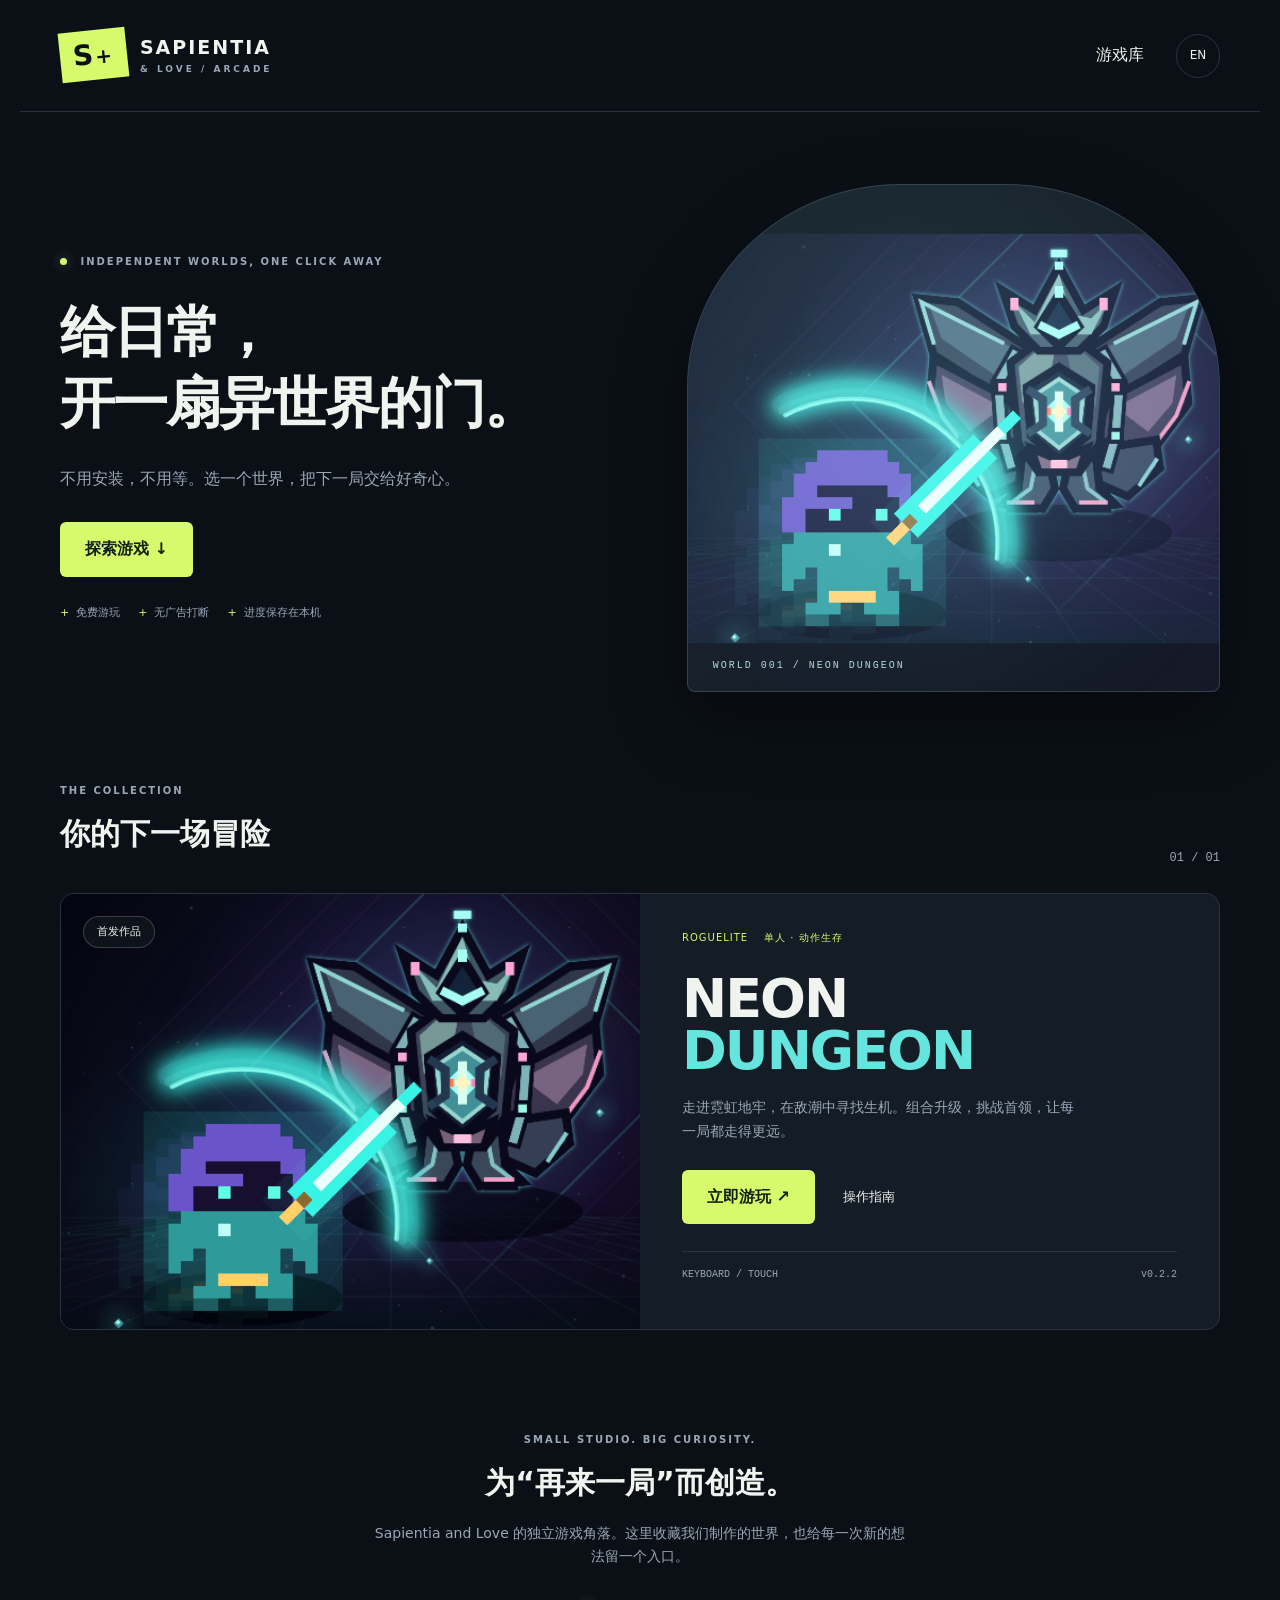
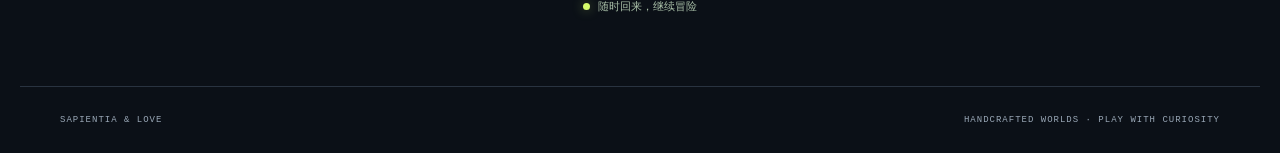
==== index.html @ 37bb1425 "Publish Sapientia Arcade and Neon Dungeon web release" ====
<!doctype html><html lang="zh-CN"><head><meta charset="utf-8"><meta name="viewport" content="width=device-width,initial-scale=1"><meta name="theme-color" content="#0b1017"><title>Sapientia Arcade · 即刻开玩</title><link rel="stylesheet" href="./style.css"></head><body>
<header><a class="brand" href="#"><span class="mark">S<span>+</span></span><span>SAPIENTIA<span class="subbrand">& LOVE / ARCADE</span></span></a><nav><a href="#library" data-i="games">游戏库</a><button id="lang">EN</button></nav></header>
<main id="home"><section class="hero"><div class="hero-copy"><div class="eyebrow"><span class="dot"></span> INDEPENDENT WORLDS, ONE CLICK AWAY</div><h1 data-i="headline">给日常，<br>开一扇异世界的门。</h1><p class="intro" data-i="intro">不用安装，不用等。选一个世界，把下一局交给好奇心。</p><a class="primary" href="#library" data-i="explore">探索游戏 ↓</a><div class="small-features"><span data-i="free">免费游玩</span><span data-i="noads">无广告打断</span><span data-i="local">进度保存在本机</span></div></div><div class="hero-art"><div class="orb"></div><img src="./assets/neon.jpg" alt="NEON DUNGEON 像素英雄与机械守卫"><span class="art-label">WORLD 001 / NEON DUNGEON</span><span class="art-corner">✦</span></div></section>
<section id="library"><div class="section-head"><div><span class="eyebrow">THE COLLECTION</span><h2 data-i="collection">你的下一场冒险</h2></div><span class="count">01 / 01</span></div><article class="game-card"><div class="game-cover"><img src="./assets/neon.jpg" alt="NEON DUNGEON"><span class="badge" data-i="featured">首发作品</span></div><div class="game-info"><div class="tags"><span>ROGUELITE</span><span data-i="single">单人 · 动作生存</span></div><h3>NEON<br><span>DUNGEON</span></h3><p data-i="desc">走进霓虹地牢，在敌潮中寻找生机。组合升级，挑战首领，让每一局都走得更远。</p><div class="play-row"><button class="primary" id="play" data-i="play">立即游玩 ↗</button><button class="text-btn" id="help" data-i="controls">操作指南</button></div><div class="game-meta"><span>KEYBOARD / TOUCH</span><span>v0.2.2</span></div></div></article></section>
<section class="studio"><span class="eyebrow">SMALL STUDIO. BIG CURIOSITY.</span><h2 data-i="studio">为“再来一局”而创造。</h2><p data-i="studioDesc">Sapientia and Love 的独立游戏角落。这里收藏我们制作的世界，也给每一次新的想法留一个入口。</p><div class="cache-row"><span class="dot"></span><span id="cacheStatus" role="status">首次打开后，为下次冒险保存资源</span></div></section></main>
<section id="player" hidden><div class="player-bar"><button id="back" data-i="back">← 返回游戏库</button><strong>NEON DUNGEON</strong><button id="full" data-i="full">全屏 ↗</button></div><div id="gameMount"></div><p class="player-hint" data-i="hint">WASD / 方向键移动 · P 暂停 · M 静音 · 手机使用屏幕摇杆</p></section>
<footer><span>SAPIENTIA & LOVE</span><span>HANDCRAFTED WORLDS · PLAY WITH CURIOSITY</span></footer>
<dialog id="helpDialog"><button class="close" id="closeHelp" aria-label="关闭">×</button><span class="eyebrow">HOW TO PLAY</span><h2 data-i="controls">操作指南</h2><p data-i="instructions">电脑使用 WASD 或方向键移动；P 暂停，M 切换静音。手机使用屏幕上的虚拟摇杆。击败敌人、收集经验，选择升级并挑战下一波。</p><button class="primary" id="helpPlay" data-i="play">立即游玩 ↗</button></dialog>
<div id="updateBanner" hidden role="status"><span data-i="update">新版已准备好，回到游戏库后即可更新。</span><button id="update" data-i="updateBtn">更新</button></div><script src="./app.js" defer></script></body></html>
---- style.css ----
:root{color-scheme:dark;--bg:#0b1017;--panel:#141c26;--text:#f0f3ee;--muted:#99a7b6;--lime:#d5fa6b;--line:#293340}*{box-sizing:border-box}html{scroll-behavior:smooth;scroll-padding-top:40px}body{margin:0;background:var(--bg);color:var(--text);font:16px/1.65 system-ui,-apple-system,'Segoe UI',sans-serif}button,a{-webkit-tap-highlight-color:transparent}button{font:inherit;cursor:pointer}a{color:inherit;text-decoration:none}button:focus-visible,a:focus-visible{outline:3px solid #6eeee5;outline-offset:5px}header,main,footer{max-width:1240px;margin:auto}header{height:112px;display:flex;align-items:center;justify-content:space-between;padding:0 40px;border-bottom:1px solid var(--line)}.brand{display:flex;gap:13px;align-items:center;font-weight:850;letter-spacing:2px;font-size:19px;line-height:1.3}.mark{background:var(--lime);color:var(--bg);padding:7px 13px;font-size:28px;transform:rotate(-6deg)}.mark span{font-size:20px}.subbrand{display:block;font-size:9px;letter-spacing:3px;color:var(--muted);margin-top:4px}nav{display:flex;gap:32px;align-items:center}nav button{background:none;border:1px solid var(--line);border-radius:50%;width:44px;height:44px;color:var(--text);font-size:12px}main{padding:0 40px}.hero{min-height:600px;display:grid;grid-template-columns:1.1fr 1fr;gap:40px;align-items:center;padding:72px 0}.eyebrow{font-size:10px;font-weight:700;letter-spacing:2px;color:var(--muted)}.dot{display:inline-block;width:7px;height:7px;background:var(--lime);border-radius:50%;margin-right:8px;box-shadow:0 0 12px #d5fa6b66}h1{font-size:clamp(35px,4.3vw,58px);line-height:1.3;letter-spacing:-2px;margin:26px 0}p{color:var(--muted)}.intro{font-size:16px;max-width:420px;margin-bottom:30px}.primary{display:inline-flex;align-items:center;justify-content:center;background:var(--lime);color:#152014;border:0;border-radius:6px;padding:14px 25px;font-weight:800;transition:transform .2s,background .2s}.primary:hover{background:#e7ff9f;transform:translateY(-2px)}.small-features{display:flex;flex-wrap:wrap;gap:18px;font-size:11px;color:var(--muted);margin-top:27px}.small-features span:before{content:'+';color:var(--lime);margin-right:7px}.hero-art{position:relative;aspect-ratio:1.05;display:grid;place-items:center;background:linear-gradient(145deg,#1d2b32,#141827);border:1px solid #33434c;overflow:hidden;border-radius:40% 40% 8px 8px;box-shadow:0 25px 70px #0006}.hero-art img{width:95%;mix-blend-mode:screen;image-rendering:auto;transform:scale(1.08)}.orb{position:absolute;width:300px;height:300px;border-radius:50%;background:#50debe;filter:blur(100px);opacity:.15}.art-label{position:absolute;bottom:20px;left:25px;font:10px monospace;letter-spacing:2px;color:#b4d9db}.art-corner{position:absolute;right:22px;top:28px;font-size:38px;color:var(--lime)}.section-head{display:flex;align-items:end;justify-content:space-between;margin:12px 0 28px}h2{font-size:30px;line-height:1.3;margin:12px 0}.count{color:var(--muted);font:12px monospace}.game-card{display:grid;grid-template-columns:1fr 1fr;background:var(--panel);border:1px solid var(--line);border-radius:14px;overflow:hidden}.game-cover{position:relative;min-height:420px;background:#0a0b16;display:grid;place-items:center;overflow:hidden}.game-cover img{width:100%;height:100%;object-fit:cover}.badge{position:absolute;left:22px;top:22px;background:#10161ddb;border:1px solid #ffffff30;border-radius:30px;padding:6px 13px;font-size:11px}.game-info{padding:36px 42px}.tags{display:flex;gap:16px;font-size:10px;letter-spacing:1px;color:var(--lime)}h3{font-size:54px;line-height:.96;letter-spacing:-2px;margin:26px 0 20px;font-weight:900}h3 span{color:#65e5dd}.game-info p{font-size:14px;max-width:400px}.play-row{display:flex;gap:22px;align-items:center;margin:27px 0}.text-btn{color:var(--text);background:none;border:0;font-size:13px}.game-meta{border-top:1px solid var(--line);display:flex;justify-content:space-between;padding-top:17px;font:10px monospace;color:var(--muted)}.studio{text-align:center;padding:95px 15px 70px}.studio p{max-width:540px;margin:20px auto;font-size:14px}.cache-row{font-size:11px;color:#a6bca5;margin-top:30px}footer{border-top:1px solid var(--line);padding:28px 40px;display:flex;justify-content:space-between;gap:20px;font:9px monospace;letter-spacing:1px;color:var(--muted)}[hidden]{display:none!important}#player{padding:20px;max-width:1440px;margin:auto}.player-bar{display:flex;justify-content:space-between;align-items:center;gap:15px;margin-bottom:15px}.player-bar button{border:1px solid var(--line);background:var(--panel);color:var(--text);padding:8px 15px;border-radius:6px;font-size:13px}.player-bar strong{font-size:13px;letter-spacing:2px}#gameMount{height:min(78vh,900px);min-height:420px;background:#05070b;border-radius:10px;overflow:hidden;border:1px solid var(--line)}#gameMount iframe{border:0;width:100%;height:100%;display:block}#gameMount:fullscreen{height:100vh;border:0;border-radius:0}.player-hint{text-align:center;font-size:12px}dialog{background:var(--panel);color:var(--text);border:1px solid var(--line);border-radius:14px;padding:38px;max-width:480px;width:90%}dialog::backdrop{background:#000b}dialog p{font-size:15px}.close{position:absolute;right:14px;top:9px;background:none;color:var(--text);border:0;font-size:27px}#updateBanner{position:fixed;bottom:20px;left:50%;transform:translateX(-50%);background:var(--panel);border:1px solid var(--lime);padding:12px 20px;border-radius:8px;display:flex;gap:18px;align-items:center;box-shadow:0 10px 30px #0008;font-size:13px;z-index:20;max-width:95vw}#updateBanner button{background:var(--lime);border:0;border-radius:4px;padding:8px 12px;white-space:nowrap}#updateBanner button:disabled{opacity:.4}@media(max-width:760px){header{height:88px;padding:0 22px}.brand{font-size:15px}nav{gap:15px}main{padding:0 22px}.hero{grid-template-columns:1fr;gap:32px;padding:44px 0;min-height:0}.hero-art{max-width:470px;width:100%;margin:auto;aspect-ratio:1.35;border-radius:40% 40% 8px 8px}.hero-copy h1{font-size:40px}.eyebrow{font-size:9px}.game-card{grid-template-columns:1fr}.game-cover{min-height:0;aspect-ratio:4/3}.game-info{padding:28px}.game-info h3{font-size:47px}.studio{padding:65px 0 45px}footer{padding:25px 22px;flex-direction:column;gap:7px}#player{padding:10px}.player-bar strong{display:none}.player-bar button{font-size:12px}#gameMount{height:76vh;min-height:400px}.section-head h2{font-size:25px}}
@media(prefers-reduced-motion:reduce){html{scroll-behavior:auto}*{transition:none!important}}
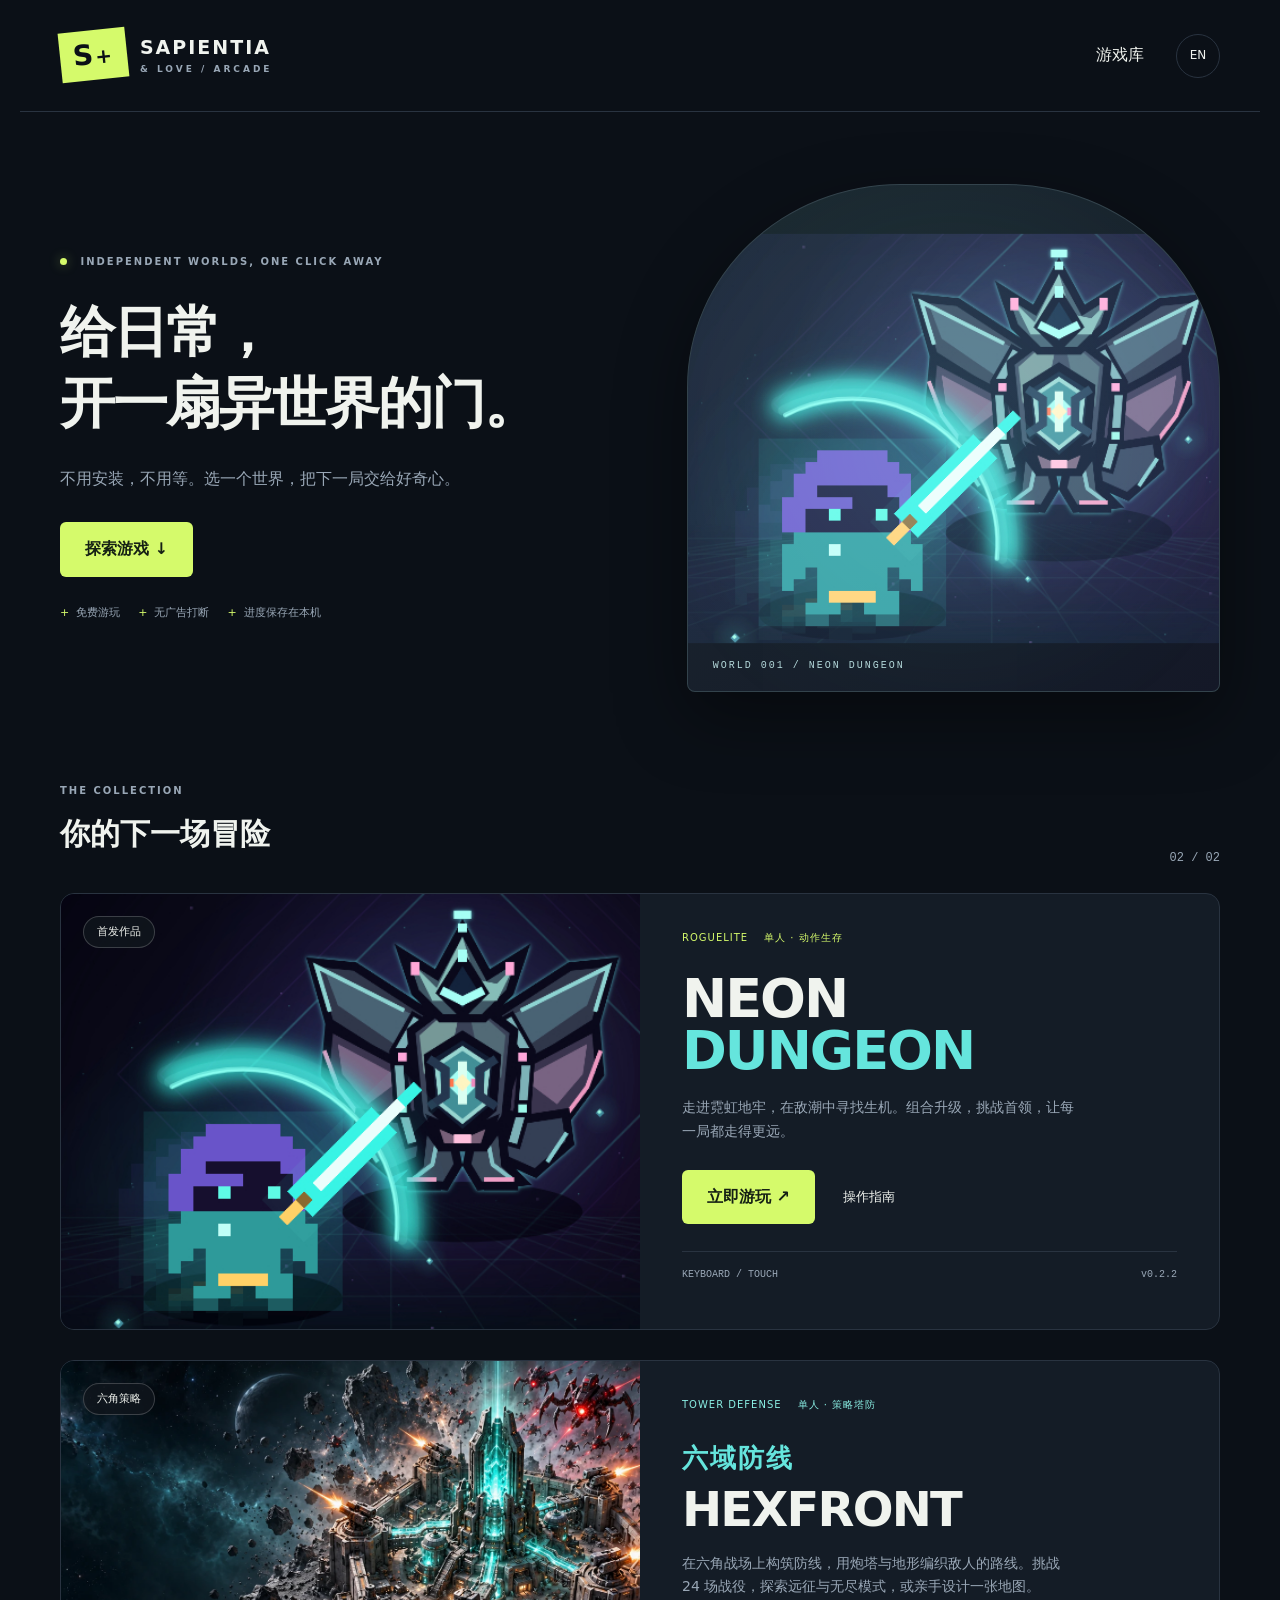
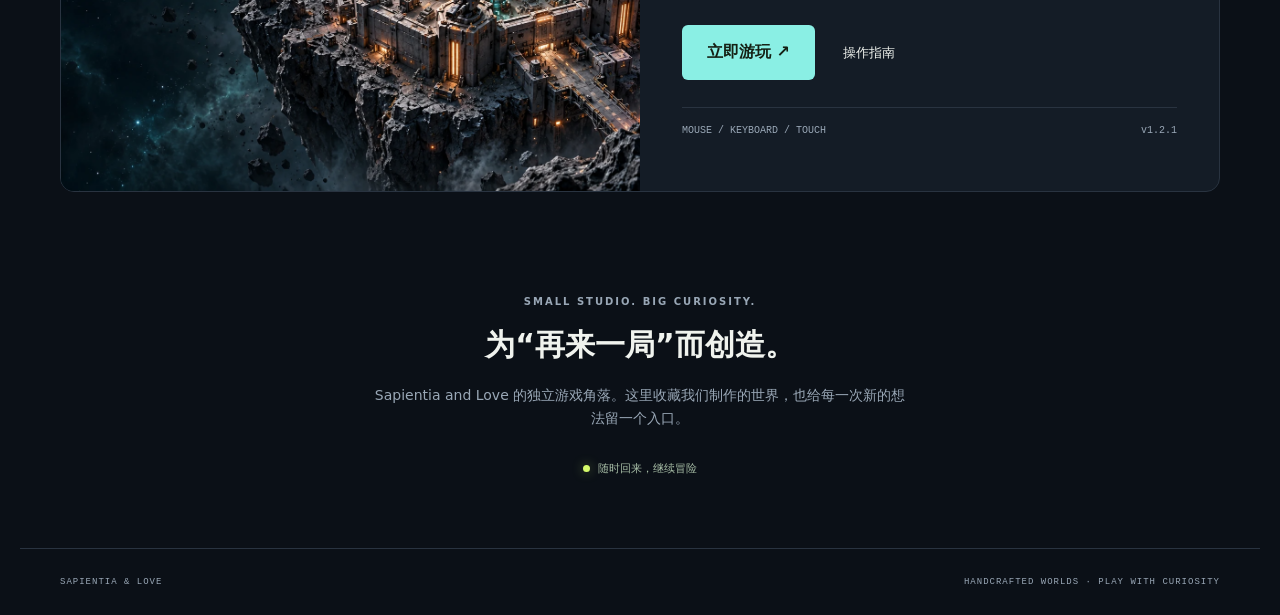
==== commit 21b1a2a9: "Add optimized Hexfront 1.2.1 and multi-game portal with lazy caching" ====
--- a/index.html
+++ b/index.html
@@ -1,9 +1,72 @@
-<!doctype html><html lang="zh-CN"><head><meta charset="utf-8"><meta name="viewport" content="width=device-width,initial-scale=1"><meta name="theme-color" content="#0b1017"><title>Sapientia Arcade · 即刻开玩</title><link rel="stylesheet" href="./style.css"></head><body>
-<header><a class="brand" href="#"><span class="mark">S<span>+</span></span><span>SAPIENTIA<span class="subbrand">& LOVE / ARCADE</span></span></a><nav><a href="#library" data-i="games">游戏库</a><button id="lang">EN</button></nav></header>
-<main id="home"><section class="hero"><div class="hero-copy"><div class="eyebrow"><span class="dot"></span> INDEPENDENT WORLDS, ONE CLICK AWAY</div><h1 data-i="headline">给日常，<br>开一扇异世界的门。</h1><p class="intro" data-i="intro">不用安装，不用等。选一个世界，把下一局交给好奇心。</p><a class="primary" href="#library" data-i="explore">探索游戏 ↓</a><div class="small-features"><span data-i="free">免费游玩</span><span data-i="noads">无广告打断</span><span data-i="local">进度保存在本机</span></div></div><div class="hero-art"><div class="orb"></div><img src="./assets/neon.jpg" alt="NEON DUNGEON 像素英雄与机械守卫"><span class="art-label">WORLD 001 / NEON DUNGEON</span><span class="art-corner">✦</span></div></section>
-<section id="library"><div class="section-head"><div><span class="eyebrow">THE COLLECTION</span><h2 data-i="collection">你的下一场冒险</h2></div><span class="count">01 / 01</span></div><article class="game-card"><div class="game-cover"><img src="./assets/neon.jpg" alt="NEON DUNGEON"><span class="badge" data-i="featured">首发作品</span></div><div class="game-info"><div class="tags"><span>ROGUELITE</span><span data-i="single">单人 · 动作生存</span></div><h3>NEON<br><span>DUNGEON</span></h3><p data-i="desc">走进霓虹地牢，在敌潮中寻找生机。组合升级，挑战首领，让每一局都走得更远。</p><div class="play-row"><button class="primary" id="play" data-i="play">立即游玩 ↗</button><button class="text-btn" id="help" data-i="controls">操作指南</button></div><div class="game-meta"><span>KEYBOARD / TOUCH</span><span>v0.2.2</span></div></div></article></section>
-<section class="studio"><span class="eyebrow">SMALL STUDIO. BIG CURIOSITY.</span><h2 data-i="studio">为“再来一局”而创造。</h2><p data-i="studioDesc">Sapientia and Love 的独立游戏角落。这里收藏我们制作的世界，也给每一次新的想法留一个入口。</p><div class="cache-row"><span class="dot"></span><span id="cacheStatus" role="status">首次打开后，为下次冒险保存资源</span></div></section></main>
-<section id="player" hidden><div class="player-bar"><button id="back" data-i="back">← 返回游戏库</button><strong>NEON DUNGEON</strong><button id="full" data-i="full">全屏 ↗</button></div><div id="gameMount"></div><p class="player-hint" data-i="hint">WASD / 方向键移动 · P 暂停 · M 静音 · 手机使用屏幕摇杆</p></section>
+<!doctype html>
+<html lang="zh-CN">
+<head>
+  <meta charset="utf-8">
+  <meta name="viewport" content="width=device-width,initial-scale=1,viewport-fit=cover">
+  <meta name="theme-color" content="#0b1017">
+  <meta name="description" content="Sapientia and Love 的独立游戏角落。即刻游玩 NEON DUNGEON 与六域防线 HEXFRONT。">
+  <title>Sapientia Arcade · 即刻开玩</title>
+  <link rel="stylesheet" href="./style.css">
+  <script src="./assets/catalog.js" defer></script>
+  <script src="./app.js" defer></script>
+</head>
+<body>
+<a class="skip-link" href="#library" data-i="skip">跳到游戏库</a>
+<header>
+  <a class="brand" href="#library" data-library-link><span class="mark">S<span>+</span></span><span>SAPIENTIA<span class="subbrand">& LOVE / ARCADE</span></span></a>
+  <nav aria-label="主导航"><a href="#library" data-library-link data-i="games">游戏库</a><button id="lang" type="button" aria-label="Switch to English">EN</button></nav>
+</header>
+<main id="home">
+  <section class="hero">
+    <div class="hero-copy">
+      <div class="eyebrow"><span class="dot"></span> INDEPENDENT WORLDS, ONE CLICK AWAY</div>
+      <h1 data-i="headline">给日常，<br>开一扇异世界的门。</h1>
+      <p class="intro" data-i="intro">不用安装，不用等。选一个世界，把下一局交给好奇心。</p>
+      <a class="primary" href="#library" data-i="explore">探索游戏 ↓</a>
+      <div class="small-features"><span data-i="free">免费游玩</span><span data-i="noads">无广告打断</span><span data-i="local">进度保存在本机</span></div>
+    </div>
+    <div class="hero-art"><div class="orb"></div><img src="./assets/neon.jpg" alt="NEON DUNGEON" width="512" height="384" fetchpriority="high"><span class="art-label">WORLD 001 / NEON DUNGEON</span><span class="art-corner" aria-hidden="true">✦</span></div>
+  </section>
+  <section id="library" tabindex="-1" aria-labelledby="collectionTitle">
+    <div class="section-head"><div><span class="eyebrow">THE COLLECTION</span><h2 id="collectionTitle" data-i="collection">你的下一场冒险</h2></div><span class="count" id="gameCount">02 / 02</span></div>
+    <div class="game-list">
+      <article class="game-card" data-game="neon-dungeon" aria-labelledby="neonTitle">
+        <div class="game-cover"><img src="./assets/neon.jpg" alt="NEON DUNGEON" loading="lazy" width="512" height="384"><span class="badge" data-game-copy="badge">首发作品</span></div>
+        <div class="game-info">
+          <div class="tags"><span>ROGUELITE</span><span data-game-copy="category">单人 · 动作生存</span></div>
+          <h3 id="neonTitle">NEON<br><span>DUNGEON</span></h3>
+          <p data-game-copy="description">走进霓虹地牢，在敌潮中寻找生机。组合升级，挑战首领，让每一局都走得更远。</p>
+          <div class="play-row"><button class="primary" id="play" type="button" data-play="neon-dungeon" data-i="play">立即游玩 ↗</button><button class="text-btn" id="help" type="button" data-help="neon-dungeon" data-i="controls">操作指南</button></div>
+          <div class="game-meta"><span>KEYBOARD / TOUCH</span><span data-version>v0.2.2</span></div>
+        </div>
+      </article>
+      <article class="game-card hexfront-card" data-game="hexfront" aria-labelledby="hexfrontTitle">
+        <div class="game-cover"><img src="./assets/hexfront.webp" alt="HEXFRONT" loading="lazy" width="1672" height="941"><span class="badge" data-game-copy="badge">六角策略</span></div>
+        <div class="game-info">
+          <div class="tags"><span>TOWER DEFENSE</span><span data-game-copy="category">单人 · 策略塔防</span></div>
+          <h3 id="hexfrontTitle"><span class="game-title-zh" data-i="hexfrontName">六域防线</span>HEXFRONT</h3>
+          <p data-game-copy="description">在六角战场上构筑防线，用炮塔与地形编织敌人的路线。挑战 24 场战役，探索远征与无尽模式，或亲手设计一张地图。</p>
+          <div class="play-row"><button class="primary" type="button" data-play="hexfront" data-i="play">立即游玩 ↗</button><button class="text-btn" type="button" data-help="hexfront" data-i="controls">操作指南</button></div>
+          <div class="game-meta"><span>MOUSE / KEYBOARD / TOUCH</span><span data-version>v1.2.1</span></div>
+        </div>
+      </article>
+    </div>
+  </section>
+  <section class="studio"><span class="eyebrow">SMALL STUDIO. BIG CURIOSITY.</span><h2 data-i="studio">为“再来一局”而创造。</h2><p data-i="studioDesc">Sapientia and Love 的独立游戏角落。这里收藏我们制作的世界，也给每一次新的想法留一个入口。</p><div class="cache-row"><span class="dot"></span><span id="cacheStatus" role="status">首次打开后，为下次冒险保存资源</span></div></section>
+</main>
+<section id="player" hidden aria-labelledby="playerTitle">
+  <div class="player-bar"><button id="back" type="button" data-i="back">← 返回游戏库</button><strong id="playerTitle">NEON DUNGEON</strong><div class="player-actions"><button id="full" type="button" data-i="full">全屏 ↗</button></div></div>
+  <div id="gameMount"></div>
+  <p class="player-hint" id="playerHint"></p>
+</section>
 <footer><span>SAPIENTIA & LOVE</span><span>HANDCRAFTED WORLDS · PLAY WITH CURIOSITY</span></footer>
-<dialog id="helpDialog"><button class="close" id="closeHelp" aria-label="关闭">×</button><span class="eyebrow">HOW TO PLAY</span><h2 data-i="controls">操作指南</h2><p data-i="instructions">电脑使用 WASD 或方向键移动；P 暂停，M 切换静音。手机使用屏幕上的虚拟摇杆。击败敌人、收集经验，选择升级并挑战下一波。</p><button class="primary" id="helpPlay" data-i="play">立即游玩 ↗</button></dialog>
-<div id="updateBanner" hidden role="status"><span data-i="update">新版已准备好，回到游戏库后即可更新。</span><button id="update" data-i="updateBtn">更新</button></div><script src="./app.js" defer></script></body></html>
+<dialog id="helpDialog" aria-labelledby="helpTitle" aria-describedby="helpGame">
+  <button class="close" id="closeHelp" type="button" aria-label="关闭">×</button>
+  <span class="eyebrow" id="helpGame">HOW TO PLAY</span>
+  <h2 id="helpTitle" data-i="controls">操作指南</h2>
+  <ul id="instructions"></ul>
+  <button class="primary" id="helpPlay" type="button" data-i="play">立即游玩 ↗</button>
+</dialog>
+<div id="updateBanner" hidden role="status"><span data-i="update">新版已准备好，回到游戏库后即可更新。</span><button id="update" type="button" data-i="updateBtn">更新</button></div>
+</body>
+</html>
--- a/style.css
+++ b/style.css
@@ -1,2 +1,10 @@
 :root{color-scheme:dark;--bg:#0b1017;--panel:#141c26;--text:#f0f3ee;--muted:#99a7b6;--lime:#d5fa6b;--line:#293340}*{box-sizing:border-box}html{scroll-behavior:smooth;scroll-padding-top:40px}body{margin:0;background:var(--bg);color:var(--text);font:16px/1.65 system-ui,-apple-system,'Segoe UI',sans-serif}button,a{-webkit-tap-highlight-color:transparent}button{font:inherit;cursor:pointer}a{color:inherit;text-decoration:none}button:focus-visible,a:focus-visible{outline:3px solid #6eeee5;outline-offset:5px}header,main,footer{max-width:1240px;margin:auto}header{height:112px;display:flex;align-items:center;justify-content:space-between;padding:0 40px;border-bottom:1px solid var(--line)}.brand{display:flex;gap:13px;align-items:center;font-weight:850;letter-spacing:2px;font-size:19px;line-height:1.3}.mark{background:var(--lime);color:var(--bg);padding:7px 13px;font-size:28px;transform:rotate(-6deg)}.mark span{font-size:20px}.subbrand{display:block;font-size:9px;letter-spacing:3px;color:var(--muted);margin-top:4px}nav{display:flex;gap:32px;align-items:center}nav button{background:none;border:1px solid var(--line);border-radius:50%;width:44px;height:44px;color:var(--text);font-size:12px}main{padding:0 40px}.hero{min-height:600px;display:grid;grid-template-columns:1.1fr 1fr;gap:40px;align-items:center;padding:72px 0}.eyebrow{font-size:10px;font-weight:700;letter-spacing:2px;color:var(--muted)}.dot{display:inline-block;width:7px;height:7px;background:var(--lime);border-radius:50%;margin-right:8px;box-shadow:0 0 12px #d5fa6b66}h1{font-size:clamp(35px,4.3vw,58px);line-height:1.3;letter-spacing:-2px;margin:26px 0}p{color:var(--muted)}.intro{font-size:16px;max-width:420px;margin-bottom:30px}.primary{display:inline-flex;align-items:center;justify-content:center;background:var(--lime);color:#152014;border:0;border-radius:6px;padding:14px 25px;font-weight:800;transition:transform .2s,background .2s}.primary:hover{background:#e7ff9f;transform:translateY(-2px)}.small-features{display:flex;flex-wrap:wrap;gap:18px;font-size:11px;color:var(--muted);margin-top:27px}.small-features span:before{content:'+';color:var(--lime);margin-right:7px}.hero-art{position:relative;aspect-ratio:1.05;display:grid;place-items:center;background:linear-gradient(145deg,#1d2b32,#141827);border:1px solid #33434c;overflow:hidden;border-radius:40% 40% 8px 8px;box-shadow:0 25px 70px #0006}.hero-art img{width:95%;mix-blend-mode:screen;image-rendering:auto;transform:scale(1.08)}.orb{position:absolute;width:300px;height:300px;border-radius:50%;background:#50debe;filter:blur(100px);opacity:.15}.art-label{position:absolute;bottom:20px;left:25px;font:10px monospace;letter-spacing:2px;color:#b4d9db}.art-corner{position:absolute;right:22px;top:28px;font-size:38px;color:var(--lime)}.section-head{display:flex;align-items:end;justify-content:space-between;margin:12px 0 28px}h2{font-size:30px;line-height:1.3;margin:12px 0}.count{color:var(--muted);font:12px monospace}.game-card{display:grid;grid-template-columns:1fr 1fr;background:var(--panel);border:1px solid var(--line);border-radius:14px;overflow:hidden}.game-cover{position:relative;min-height:420px;background:#0a0b16;display:grid;place-items:center;overflow:hidden}.game-cover img{width:100%;height:100%;object-fit:cover}.badge{position:absolute;left:22px;top:22px;background:#10161ddb;border:1px solid #ffffff30;border-radius:30px;padding:6px 13px;font-size:11px}.game-info{padding:36px 42px}.tags{display:flex;gap:16px;font-size:10px;letter-spacing:1px;color:var(--lime)}h3{font-size:54px;line-height:.96;letter-spacing:-2px;margin:26px 0 20px;font-weight:900}h3 span{color:#65e5dd}.game-info p{font-size:14px;max-width:400px}.play-row{display:flex;gap:22px;align-items:center;margin:27px 0}.text-btn{color:var(--text);background:none;border:0;font-size:13px}.game-meta{border-top:1px solid var(--line);display:flex;justify-content:space-between;padding-top:17px;font:10px monospace;color:var(--muted)}.studio{text-align:center;padding:95px 15px 70px}.studio p{max-width:540px;margin:20px auto;font-size:14px}.cache-row{font-size:11px;color:#a6bca5;margin-top:30px}footer{border-top:1px solid var(--line);padding:28px 40px;display:flex;justify-content:space-between;gap:20px;font:9px monospace;letter-spacing:1px;color:var(--muted)}[hidden]{display:none!important}#player{padding:20px;max-width:1440px;margin:auto}.player-bar{display:flex;justify-content:space-between;align-items:center;gap:15px;margin-bottom:15px}.player-bar button{border:1px solid var(--line);background:var(--panel);color:var(--text);padding:8px 15px;border-radius:6px;font-size:13px}.player-bar strong{font-size:13px;letter-spacing:2px}#gameMount{height:min(78vh,900px);min-height:420px;background:#05070b;border-radius:10px;overflow:hidden;border:1px solid var(--line)}#gameMount iframe{border:0;width:100%;height:100%;display:block}#gameMount:fullscreen{height:100vh;border:0;border-radius:0}.player-hint{text-align:center;font-size:12px}dialog{background:var(--panel);color:var(--text);border:1px solid var(--line);border-radius:14px;padding:38px;max-width:480px;width:90%}dialog::backdrop{background:#000b}dialog p{font-size:15px}.close{position:absolute;right:14px;top:9px;background:none;color:var(--text);border:0;font-size:27px}#updateBanner{position:fixed;bottom:20px;left:50%;transform:translateX(-50%);background:var(--panel);border:1px solid var(--lime);padding:12px 20px;border-radius:8px;display:flex;gap:18px;align-items:center;box-shadow:0 10px 30px #0008;font-size:13px;z-index:20;max-width:95vw}#updateBanner button{background:var(--lime);border:0;border-radius:4px;padding:8px 12px;white-space:nowrap}#updateBanner button:disabled{opacity:.4}@media(max-width:760px){header{height:88px;padding:0 22px}.brand{font-size:15px}nav{gap:15px}main{padding:0 22px}.hero{grid-template-columns:1fr;gap:32px;padding:44px 0;min-height:0}.hero-art{max-width:470px;width:100%;margin:auto;aspect-ratio:1.35;border-radius:40% 40% 8px 8px}.hero-copy h1{font-size:40px}.eyebrow{font-size:9px}.game-card{grid-template-columns:1fr}.game-cover{min-height:0;aspect-ratio:4/3}.game-info{padding:28px}.game-info h3{font-size:47px}.studio{padding:65px 0 45px}footer{padding:25px 22px;flex-direction:column;gap:7px}#player{padding:10px}.player-bar strong{display:none}.player-bar button{font-size:12px}#gameMount{height:76vh;min-height:400px}.section-head h2{font-size:25px}}
 @media(prefers-reduced-motion:reduce){html{scroll-behavior:auto}*{transition:none!important}}
+
+/* Collection and accessible player chrome. */
+.hero-art img{height:auto}
+.skip-link{position:fixed;top:12px;left:12px;z-index:100;background:var(--lime);color:#152014;padding:10px 18px;border-radius:6px;transform:translateY(-160%);font-weight:750}.skip-link:focus{transform:translateY(0)}
+.game-list{display:grid;gap:30px}.game-cover img{display:block}.hexfront-card{--lime:#8aefe4}.hexfront-card .game-cover img{object-position:68% center}.hexfront-card .game-cover{background:#081c23}.game-title-zh{display:block;font-size:26px;line-height:1.5;letter-spacing:2px;margin-bottom:8px}.hexfront-card h3{font-size:48px;letter-spacing:-1.8px}.hexfront-card .tags{flex-wrap:wrap;gap:5px 16px}.player-actions{display:flex;gap:10px}.player-bar button{min-height:44px}.player-bar button:disabled{opacity:.6;cursor:wait}#playerTitle{max-width:40%;text-align:center}#instructions{color:var(--muted);padding-left:22px;font-size:14px}#instructions li+li{margin-top:12px}dialog{max-height:85dvh;overflow:auto}#library:focus{outline:none}.text-btn{min-height:44px}#gameMount{height:min(80dvh,960px)}
+@media(min-width:1100px){.hexfront-card .game-cover{min-height:430px}}
+@media(max-width:760px){.game-list{gap:24px}.hexfront-card h3{font-size:43px}.hexfront-card .game-cover{aspect-ratio:16/10}.player-bar{flex-wrap:wrap;gap:8px}.player-bar strong{display:block;order:-1;flex-basis:100%;max-width:100%;font-size:12px;text-align:left}.player-actions{gap:6px}.player-bar button{padding:8px 10px}.game-title-zh{font-size:23px}.game-info{min-width:0}.game-meta{gap:12px;font-size:9px}#gameMount{height:78dvh;min-height:360px}.player-hint{font-size:11px}.play-row{gap:18px}}
+@media(max-width:380px){.game-info{padding:22px}.game-info h3,.hexfront-card h3{font-size:39px}.play-row{gap:10px}.play-row .primary{padding:12px 18px}.game-title-zh{font-size:21px}.tags{flex-wrap:wrap;gap:5px 12px}nav{gap:10px}}
